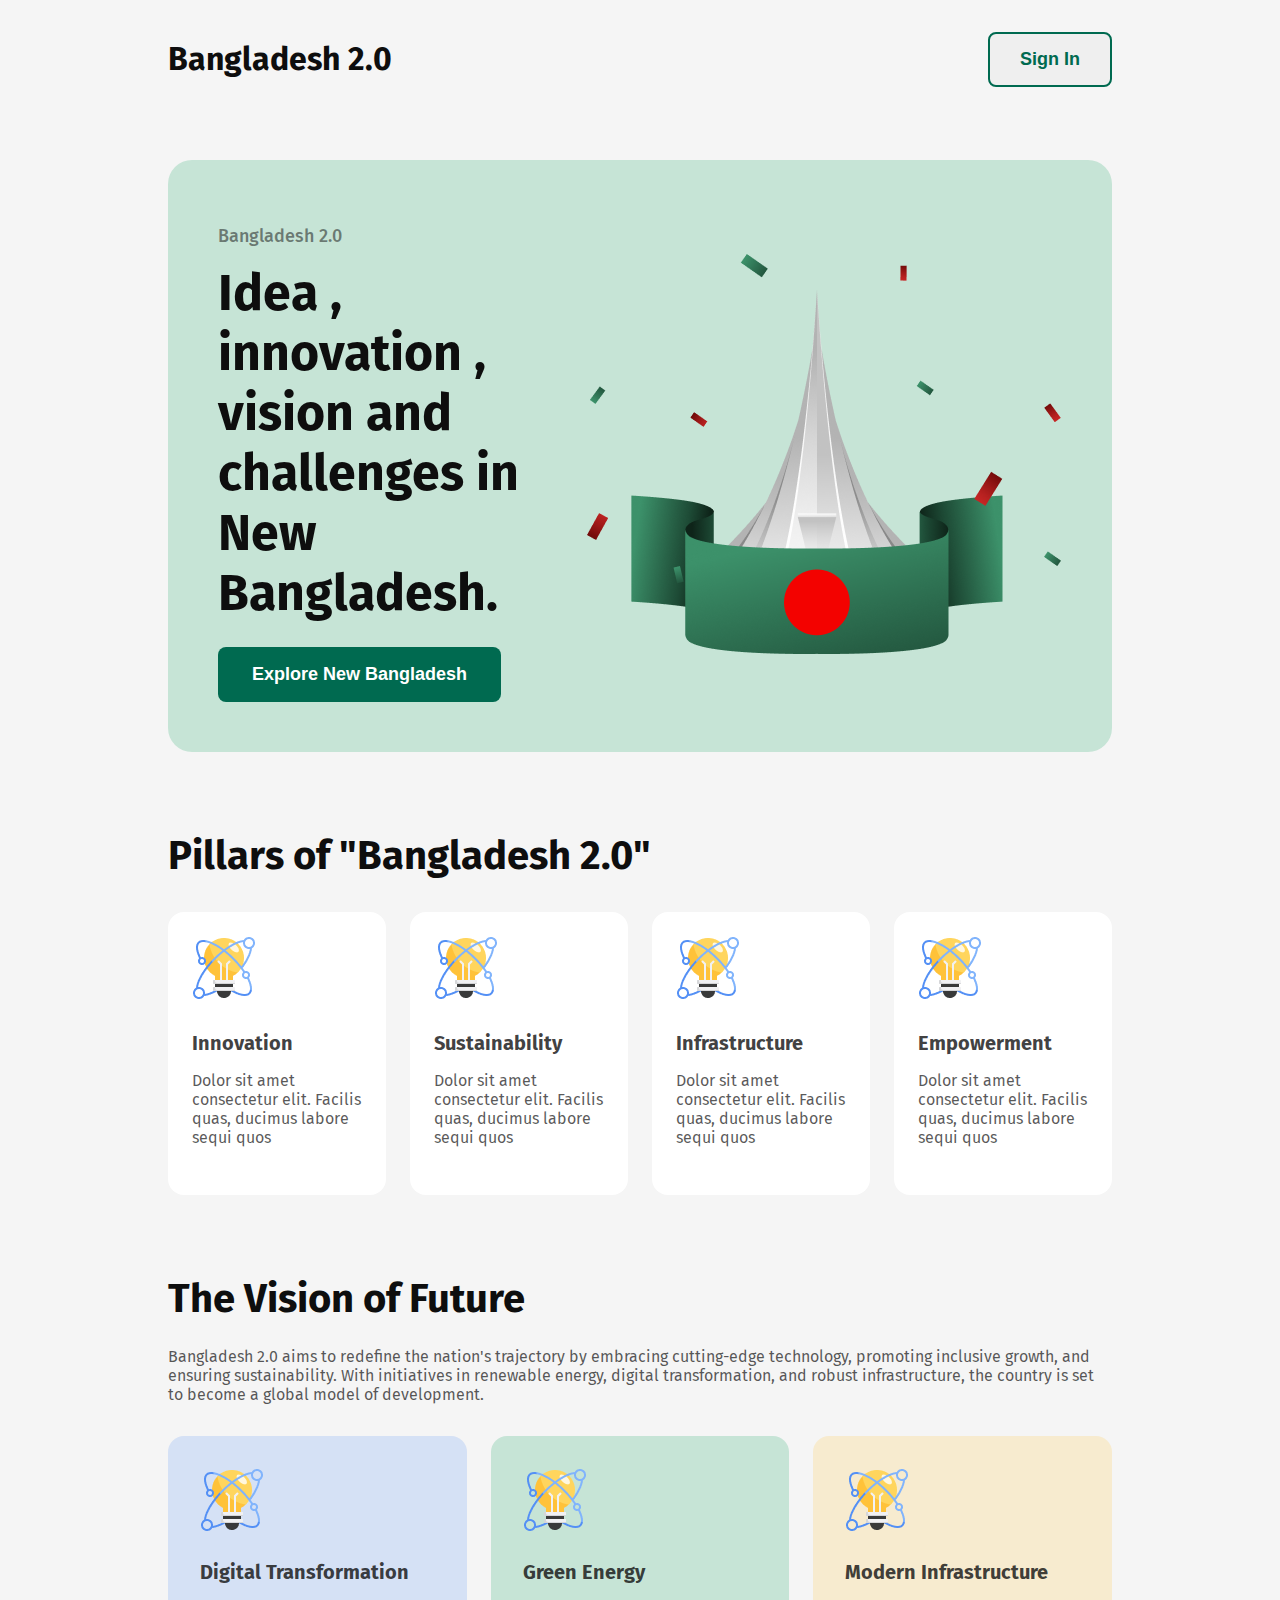
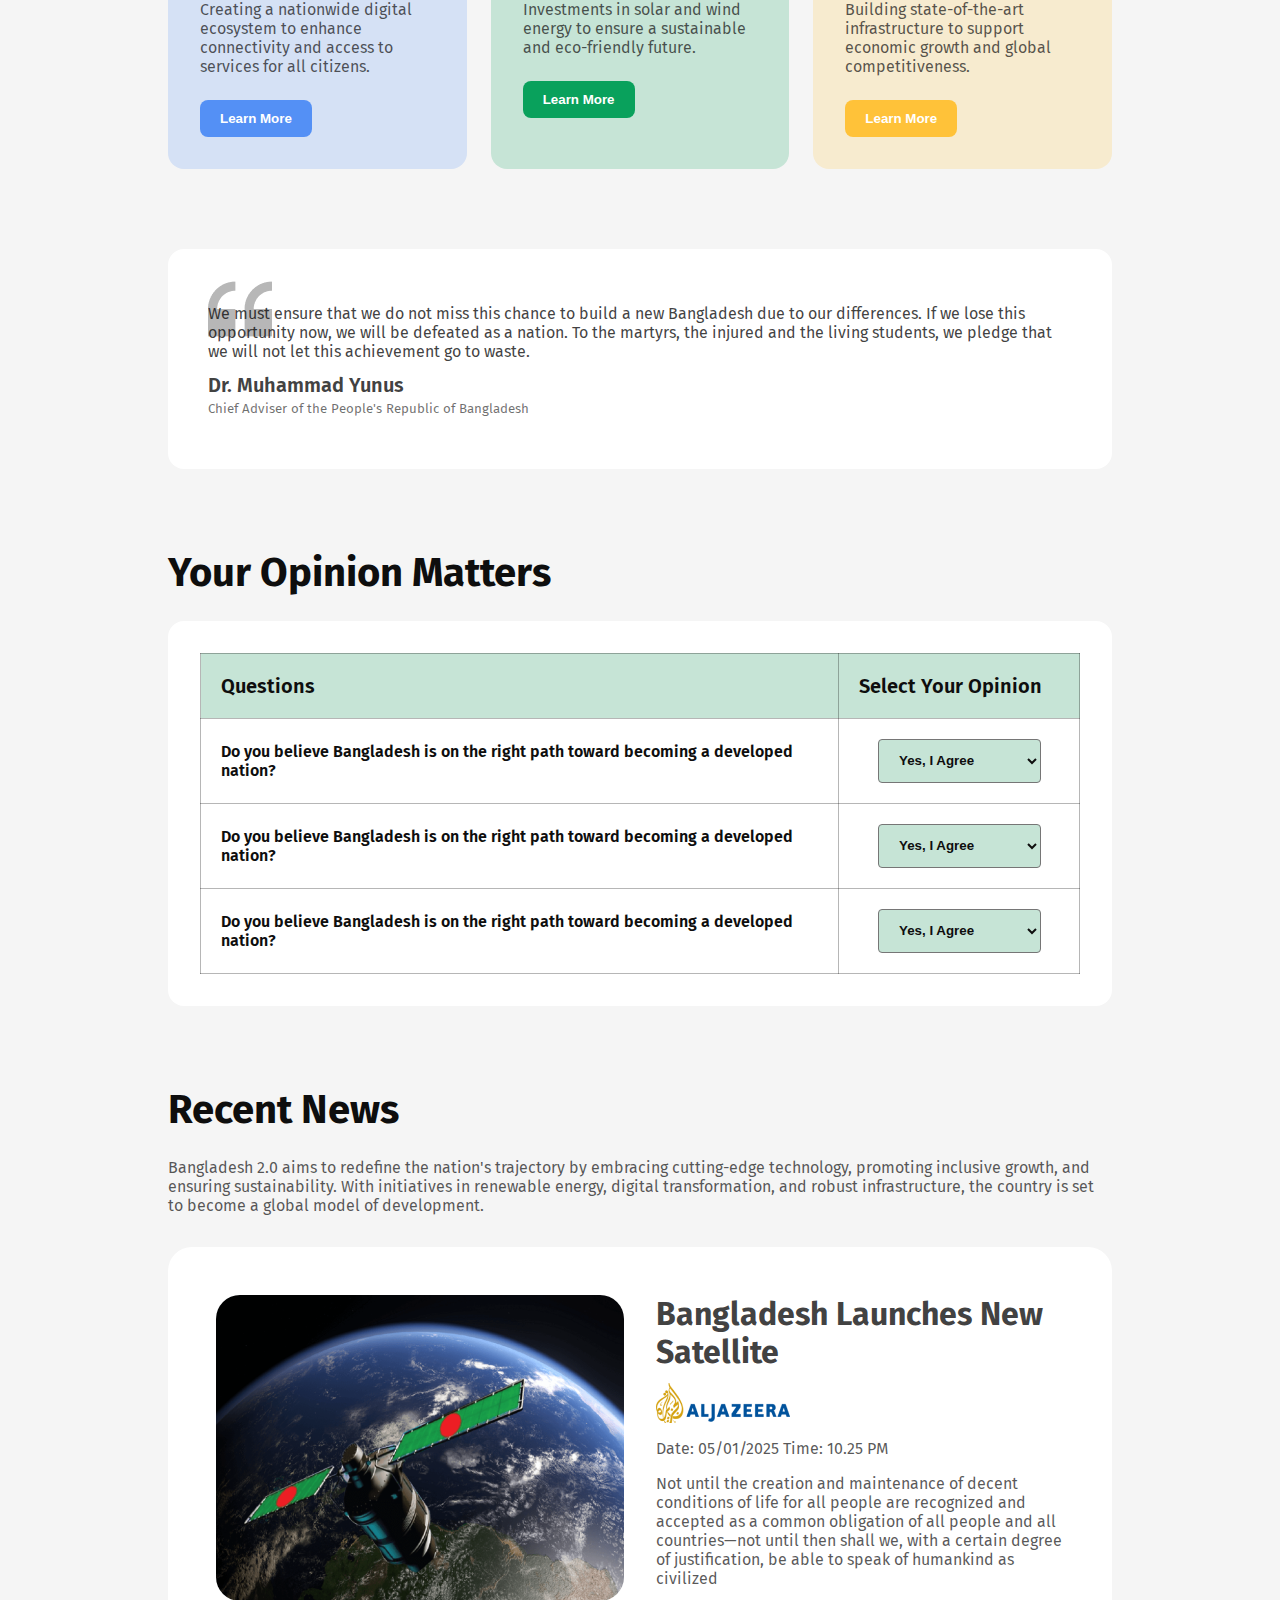
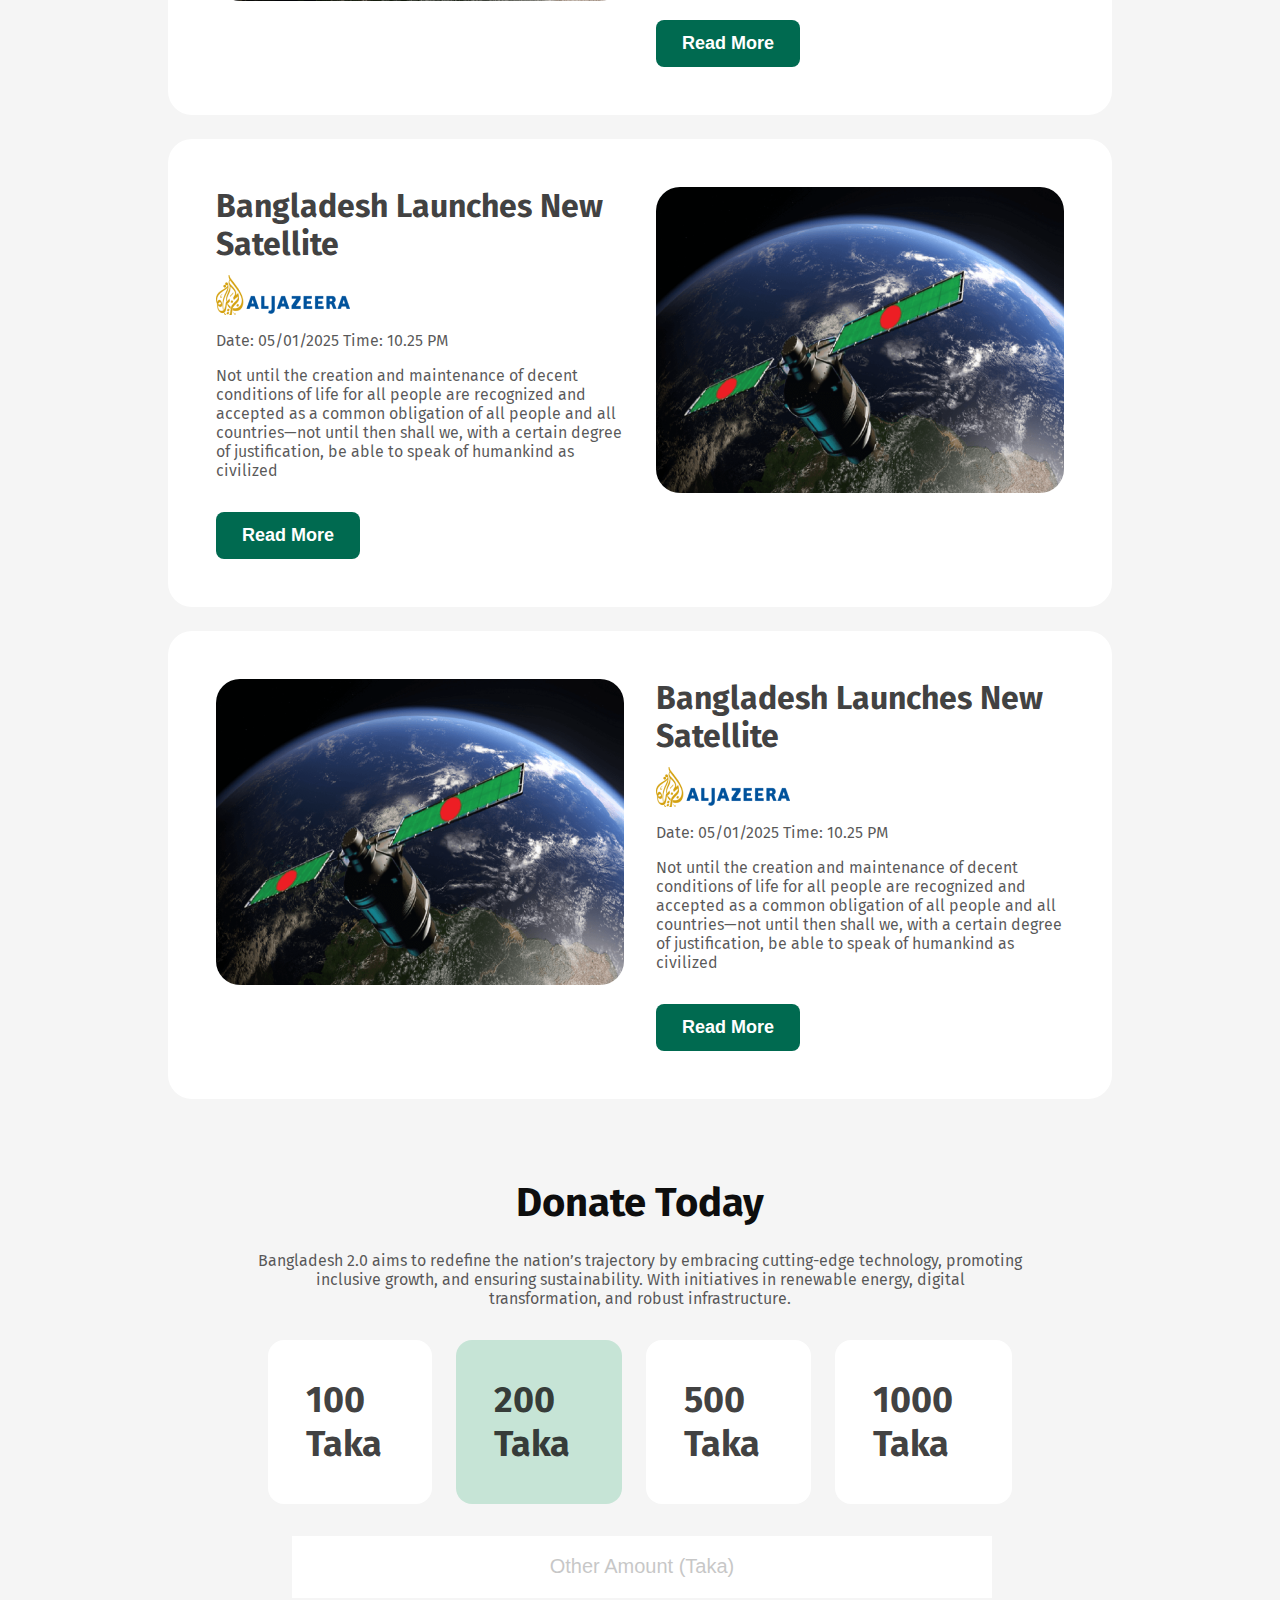
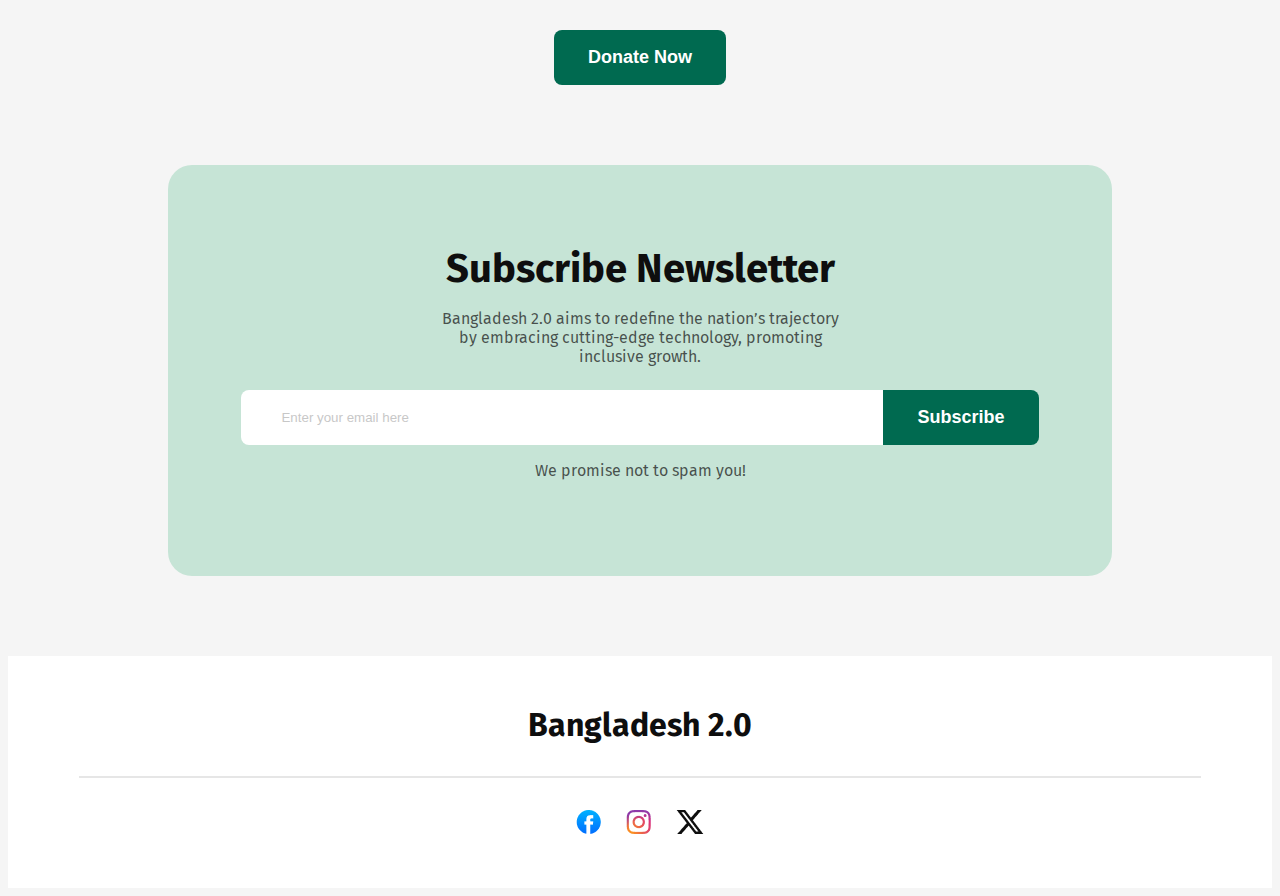
==== Responsive Bangladesh 2.0/index.html @ 3a50a472 "Module 2 partial" ====
<!DOCTYPE html>
<html lang="en">

<head>
    <meta charset="UTF-8">
    <meta name="viewport" content="width=device-width, initial-scale=1.0">
    <title>Bangladesh 2.0</title>
    <link rel="preconnect" href="https://fonts.googleapis.com">
    <link rel="preconnect" href="https://fonts.gstatic.com" crossorigin>
    <link
        href="https://fonts.googleapis.com/css2?family=Fira+Sans:ital,wght@0,100;0,200;0,300;0,400;0,500;0,600;0,700;0,800;0,900;1,100;1,200;1,300;1,400;1,500;1,600;1,700;1,800;1,900&display=swap"
        rel="stylesheet">
    <link rel="stylesheet" href="Styles/style.css">

</head>

<body class="fira_sans_normal">
    <header>
        <nav>
            <div>
                <a href="">
                    <h3 class="nav_title">Bangladesh 2.0</h3>
                </a>
            </div>
            <div><a href=""><button class="nav_btn">Sign In</button></a></div>
        </nav>
        <div class="banner">
            <div class="banner_text">
                <h2 class="banner_title">Bangladesh 2.0</h2>
                <h3 class="banner_subtitle">Idea , innovation ,
                    vision and challenges in New Bangladesh.</h3>
                <a href=""><button class="banner_btn hover_effect_btn">Explore New Bangladesh</button></a>
            </div>
            <div>
                <img src="assets/hero.png" alt="Image of Monument">
            </div>
        </div>
    </header>
    <main>
        <section class="pillars">
            <h2 class="pillars_title">Pillars of "Bangladesh 2.0"</h2>
            <div class="pillars_cards">
                <div class="pillars_card">
                    <div class="card_img"><img src="assets/card-icon.png" alt="Bulb Icon"></div>
                    <h4 class="card_title">Innovation</h4>
                    <p class="card_description">Dolor sit amet consectetur elit. Facilis quas, ducimus labore sequi quos
                    </p>
                </div>
                <div class="pillars_card">
                    <div class="card_img"><img src="assets/card-icon.png" alt="Bulb Icon"></div>
                    <h4 class="card_title">Sustainability</h4>
                    <p class="card_description">Dolor sit amet consectetur elit. Facilis quas, ducimus labore sequi quos
                    </p>
                </div>
                <div class="pillars_card">
                    <div class="card_img"><img src="assets/card-icon.png" alt="Bulb Icon"></div>
                    <h4 class="card_title">Infrastructure</h4>
                    <p class="card_description">Dolor sit amet consectetur elit. Facilis quas, ducimus labore sequi quos
                    </p>
                </div>
                <div class="pillars_card">
                    <div class="card_img"><img src="assets/card-icon.png" alt="Bulb Icon"></div>
                    <h4 class="card_title">Empowerment</h4>
                    <p class="card_description">Dolor sit amet consectetur elit. Facilis quas, ducimus labore sequi quos
                    </p>
                </div>
            </div>
        </section>
        <section class="vision">
            <h3 class="vision_title">The Vision of Future</h3>
            <p class="vision_description">Bangladesh 2.0 aims to redefine the nation's trajectory by embracing
                cutting-edge technology, promoting inclusive growth, and ensuring sustainability. With initiatives in
                renewable energy, digital transformation, and robust infrastructure, the country is set to become a
                global model of development.</p>
            <div class="vision_cards">
                <div class="vision_card_1">
                    <div><img src="assets/card-icon.png" alt="Image of Card Icon"></div>
                    <h4 class="vision_card_title">Digital Transformation</h4>
                    <p class="vision_card_description">Creating a nationwide digital ecosystem to enhance connectivity
                        and
                        access to services for all
                        citizens.</p>
                    <a href=""><button class="card_1_btn hover_effect_btn">Learn More</button></a>
                </div>
                <div class="vision_card_2">
                    <div><img src="assets/card-icon.png" alt="Image of Card Icon"></div>
                    <h4 class="vision_card_title">Green Energy</h4>
                    <p class="vision_card_description">Investments in solar and wind energy to ensure a sustainable and
                        eco-friendly future.</p>
                    <a href=""><button class="card_2_btn hover_effect_btn">Learn More</button></a>
                </div>
                <div class="vision_card_3">
                    <div><img src="assets/card-icon.png" alt="Image of Card Icon"></div>
                    <h4 class="vision_card_title">Modern Infrastructure</h4>
                    <p class="vision_card_description">Building state-of-the-art infrastructure to support economic
                        growth
                        and global competitiveness.</p>
                    <a href=""><button class="card_3_btn hover_effect_btn">Learn More</button></a>
                </div>
            </div>
        </section>
        <section class="quote">
            <blockquote class="quotation">
                We must ensure that we do not miss this chance to build a new Bangladesh due to our
                differences. If we lose this opportunity now, we will be defeated as a nation. To the martyrs, the
                injured and the living students, we pledge that we will not let this achievement go to waste.
                <footer>
                    <h4 class="quotation_teller">Dr. Muhammad Yunus</h4>
                    <h5 class="quotation_teller_role">Chief Adviser of the People's Republic of Bangladesh
                    </h5>
                </footer>
            </blockquote>
        </section>
        <section class="opinion">
            <h3 class="opinion_title">Your Opinion Matters</h3>
            <div class="opinion_table">
                <table>
                    <tr>
                        <th>Questions</th>
                        <th class="opinion_column">Select Your Opinion</th>
                    </tr>
                    <tr>
                        <td>Do you believe Bangladesh is on the right path toward becoming a developed nation?</td>
                        <td class="opinion_column">
                            <div>
                                <select>
                                    <option>Yes, I Agree</option>
                                    <option>No, I Don't Agree</option>
                                </select>
                            </div>
                        </td>
                    </tr>
                    <tr>
                        <td>Do you believe Bangladesh is on the right path toward becoming a developed nation?</td>
                        <td class="opinion_column">
                            <div>
                                <select>
                                    <option>Yes, I Agree</option>
                                    <option>No, I Don't Agree</option>
                                </select>
                            </div>
                        </td>
                    </tr>
                    <tr>
                        <td>Do you believe Bangladesh is on the right path toward becoming a developed nation?</td>
                        <td class="opinion_column">
                            <div>
                                <select>
                                    <option>Yes, I Agree</option>
                                    <option>No, I Don't Agree</option>
                                </select>
                            </div>
                        </td>
                    </tr>
                </table>
            </div>
        </section>
        <section class="recent_news">
            <h3 class="recent_news_title">Recent News</h3>
            <p class="recent_news_description">Bangladesh 2.0 aims to redefine the nation's trajectory by embracing
                cutting-edge technology, promoting
                inclusive growth, and ensuring sustainability. With initiatives in renewable energy, digital
                transformation, and robust infrastructure, the country is set to become a global model of development.
            </p>
            <div class="news">
                <div><img src="assets/satelite.png" alt="Image of Bangladeshi Satellite" class="satellite_img"></div>
                <div>
                    <h4 class="news_title">Bangladesh Launches New Satellite</h4>
                    <div><img src="assets/al-jazeera.png" alt="Al-Jazeera Logo"></div>
                    <p class="news_date_time">
                        Date: <time datetime="2025-01-05">05/01/2025</time> Time: <time>10.25 PM</time>
                    </p>
                    <p class="news_description">
                        Not until the creation and maintenance of decent conditions of life for all people are
                        recognized and accepted as a common obligation of all people and all countries—not until then
                        shall we,
                        with a certain degree of justification, be able to speak of humankind as civilized
                    </p>
                    <a href=""><button class="news_btn hover_effect_btn">Read More</button></a>
                </div>
            </div>
            <div class="news">
                <div>
                    <h4 class="news_title">Bangladesh Launches New Satellite</h4>
                    <div><img src="assets/al-jazeera.png" alt="Al-Jazeera Logo"></div>
                    <p class="news_date_time">
                        Date: <time datetime="2025-01-05">05/01/2025</time> Time: <time>10.25 PM</time>
                    </p>
                    <p class="news_description">
                        Not until the creation and maintenance of decent conditions of life for all people are
                        recognized and accepted as a common obligation of all people and all countries—not until then
                        shall we,
                        with a certain degree of justification, be able to speak of humankind as civilized
                    </p>
                    <a href=""><button class="news_btn hover_effect_btn">Read More</button></a>
                </div>
                <div><img src="assets/satelite.png" alt="Image of Bangladeshi Satellite" class="satellite_img"></div>
            </div>
            <div class="news">
                <div><img src="assets/satelite.png" alt="Image of Bangladeshi Satellite" class="satellite_img"></div>
                <div>
                    <h4 class="news_title">Bangladesh Launches New Satellite</h4>
                    <div><img src="assets/al-jazeera.png" alt="Al-Jazeera Logo"></div>
                    <p class="news_date_time">
                        Date: <time datetime="2025-01-05">05/01/2025</time> Time: <time>10.25 PM</time>
                    </p>
                    <p class="news_description">
                        Not until the creation and maintenance of decent conditions of life for all people are
                        recognized and accepted as a common obligation of all people and all countries—not until then
                        shall we,
                        with a certain degree of justification, be able to speak of humankind as civilized
                    </p>
                    <a href=""><button class="news_btn hover_effect_btn">Read More</button></a>
                </div>
            </div>
        </section>
        <section class="donation">
            <h3 class="donation_title">Donate Today</h3>
            <p class="donation_description">Bangladesh 2.0 aims to redefine the nation’s trajectory by embracing
                cutting-edge technology, promoting inclusive growth, and ensuring sustainability. With initiatives in
                renewable energy, digital transformation, and robust infrastructure.</p>
            <div class="donation_amounts">
                <div class="donation_amount hover_effect">100 Taka</div>
                <div class="donation_amount_colored hover_effect">200 Taka</div>
                <div class="donation_amount hover_effect">500 Taka</div>
                <div class="donation_amount hover_effect">1000 Taka</div>
            </div>
            <form>
                <div class="donation_form">
                    <input type="number" placeholder="Other Amount (Taka)" required>
                    <input type="submit" value="Donate Now">
                </div>
            </form>
        </section>
        <section class="newsletter">
            <div>
                <h2 class="newsletter_title">Subscribe Newsletter</h2>
                <p class="newsletter_description">Bangladesh 2.0 aims to redefine the nation’s trajectory by embracing
                    cutting-edge technology, promoting inclusive growth.</p>
                <form>
                    <div class="newsletter_form">
                        <div><input type="email" placeholder="Enter your email here" required></div>
                        <div><input type="submit" value="Subscribe"></div>
                    </div>
                </form>
                <p class="newsletter_promise">We promise not to spam you!</p>
            </div>
        </section>
    </main>
    <footer>
        <h3 class="footer_title">Bangladesh 2.0</h3>
        <hr>
        <div class="footer_img">
            <div><a href="https://www.facebook.com/"><img src="assets/facebook.png" alt="Facebook Logo"></a></div>
            <div><a href="https://www.instagram.com/"><img src="assets/instagram.png" alt="Instagram Logo"></a></div>
            <div><a href="https://twitter.com/"><img src="assets/x.png" alt="X logo"></a></div>
        </div>
    </footer>
</body>

</html>
---- Responsive Bangladesh 2.0/Styles/style.css ----
/* Font Style */
.fira_sans_normal {
    font-family: "Fira Sans", serif;
    font-optical-sizing: auto;
    font-style: normal;
    font-variation-settings:
        "wdth" 100;
}

/* Body Style */
body {
    background-color: #F5F5F5;
}

/* Banner Style */
.banner {
    display: flex;
    justify-content: center;
    align-items: center;
    gap: 64px;
    margin: 50px 160px 80px;
    background-color: #C6E4D6;
    padding: 50px;
    border-radius: 24px;
}

.banner_title {
    font-weight: 500;
    font-size: 18px;
    color: rgba(14, 14, 14, 0.50);
}

.banner_subtitle {
    font-weight: bold;
    color: #0E0E0E;
    font-size: 50px;
    margin-top: 16px;
    margin-bottom: 24px;
}

.banner_btn {
    font-weight: 600;
    font-size: 18px;
    background-color: #006A50;
    border: none;
    border-radius: 8px;
    padding: 17px 34px;
    color: #FFFFFF;
    transition: background-color 0.5s ease;
    cursor: pointer;
}

/* Vision Card Style */
.vision {
    margin: 80px 160px;
}

.vision_title {
    font-weight: bold;
    color: #0E0E0E;
    font-size: 40px;
    margin-bottom: 24px;
}

.vision_description {
    color: rgba(14, 14, 14, 0.70);
    margin-bottom: 32px;
}

.vision_cards {
    display: flex;
    gap: 24px;
}

.vision_card_1 {
    flex: 1;
    border-radius: 16px;
    background-color: rgba(84, 144, 245, 0.20);
    padding: 32px;
}

.vision_card_2 {
    flex: 1;
    border-radius: 16px;
    background-color: #C6E4D6;
    padding: 32px;
}

.vision_card_3 {
    flex: 1;
    border-radius: 16px;
    background-color: #F7EBCF;
    padding: 32px;
}

.vision_card_title {
    font-weight: bold;
    font-size: 20px;
    color: rgba(14, 14, 14, 0.80);
    margin-top: 24px;
    margin-bottom: 12px;
}

.vision_card_description {
    color: rgba(14, 14, 14, 0.70);
    margin-bottom: 24px;
}

.card_1_btn {
    background-color: #5490F5;
    border-radius: 8px;
    font-weight: 600;
    color: #FFFFFF;
    padding: 11px 20px;
    border: none;
    transition: background-color 0.5s ease;
    cursor: pointer;
}

.card_2_btn {
    background-color: #09A15C;
    border-radius: 8px;
    font-weight: 600;
    color: #FFFFFF;
    padding: 11px 20px;
    border: none;
    transition: background-color 0.5s ease;
    cursor: pointer;
}

.card_3_btn {
    background-color: #FFC239;
    border-radius: 8px;
    font-weight: 600;
    color: #FFFFFF;
    padding: 11px 20px;
    border: none;
    transition: background-color 0.5s ease;
    cursor: pointer;
}

/* Recent News Style */
.recent_news {
    margin: 80px 160px;
}

.recent_news_title {
    font-weight: bold;
    font-size: 40px;
    color: #0E0E0E;
    margin-bottom: 24px;
}

.recent_news_description {
    color: rgba(14, 14, 14, 0.70);
    margin-bottom: 32px;
}

.news {
    display: flex;
    border-radius: 24px;
    background-color: #FFFFFF;
    margin-bottom: 24px;
    gap: 32px;
    padding: 48px;
}

.news_title {
    font-weight: bold;
    font-size: 32px;
    color: rgba(14, 14, 14, 0.80);
    margin-bottom: 12px;
    margin-top: 0px;
}

.news_date_time {
    color: rgba(14, 14, 14, 0.70);
    margin-top: 12px;
}

.news_description {
    color: rgba(14, 14, 14, 0.70);
    margin-top: 12px;
    margin-bottom: 32px;
}

.news_btn {
    font-weight: 600;
    font-size: 18px;
    color: #FFFFFF;
    padding: 13px 26px;
    border-radius: 8px;
    background-color: #006A50;
    border: none;
    transition: background-color 0.5s ease;
    cursor: pointer;
}

.satellite_img {
    border-radius: 24px;
}

/* Donate Now Style */
.donation {
    margin: 80px 160px;
}

.donation_title {
    font-weight: bold;
    font-size: 40px;
    color: #0E0E0E;
    text-align: center;
    margin-bottom: 24px;
}

.donation_description {
    color: rgba(14, 14, 14, 0.70);
    text-align: center;
    margin: 0 90px 32px;
}

.donation_amounts {
    display: flex;
    gap: 24px;
    margin: 0 100px;
    justify-content: center;
    margin-bottom: 32px;
}

.donation_amount {
    border-radius: 16px;
    padding: 38px;
    background-color: #FFFFFF;
    font-size: 36px;
    font-weight: bold;
    color: rgba(14, 14, 14, 0.80);
    transition: background-color 0.5s ease;
    cursor: pointer;
}

.donation_amount_colored {
    border-radius: 16px;
    padding: 38px;
    background-color: #C6E4D6;
    font-size: 36px;
    font-weight: bold;
    color: rgba(14, 14, 14, 0.80);
    transition: background-color 0.5s ease;
    cursor: pointer;
}

/* Hover Effect Style */
.hover_effect:hover {
    background-color: #b3e6ff;
}

.hover_effect_btn:hover {
    background-color: #004080;
}

.donation input[type="number"] {
    display: block;
    width: 100%;
    height: 60px;
    border: none;
    margin-bottom: 32px;
    text-align: center;
    font-size: 20px;
}

::placeholder {
    opacity: 0.4;
}

input[type=number]::-webkit-inner-spin-button,
input[type=number]::-webkit-outer-spin-button {
    -webkit-appearance: none;
    margin: 0;
}

.donation_form {
    margin: 0 124px;
    text-align: center;
}

.donation input[type="submit"] {
    font-weight: 600;
    font-size: 18px;
    color: #FFFFFF;
    background-color: #006A50;
    border-radius: 8px;
    border: none;
    padding: 17px 34px;
    transition: background-color 0.5s ease;
    cursor: pointer;
}

.donation input[type="submit"]:hover {
    background-color: #004080;
}

/* Newsletter Style */
.newsletter {
    margin: 80px 160px;
    border-radius: 24px;
    background-color: #C6E4D6;
    padding: 80px 265px;
}

.newsletter_title {
    font-weight: bold;
    font-size: 40px;
    color: #0E0E0E;
    text-align: center;
    margin-top: 0;
    margin-bottom: 16px;
}

.newsletter_description {
    color: rgba(14, 14, 14, 0.70);
    text-align: center;
    margin-bottom: 24px;
}

.newsletter_promise {
    color: rgba(14, 14, 14, 0.70);
    text-align: center;
}

.newsletter_form {
    display: flex;
    justify-content: center;
}

.newsletter input[type="email"] {
    width: 600px;
    height: 53px;
    border: none;
    border-radius: 8px 0 0 8px;
    padding-left: 40px;
}

.newsletter input[type="submit"] {
    font-weight: 600;
    font-size: 18px;
    color: #FFFFFF;
    background-color: #006A50;
    border-radius: 0 8px 8px 0;
    border: none;
    padding: 17px 34px;
    transition: background-color 0.5s ease;
    cursor: pointer;
}

.newsletter input[type="submit"]:hover {
    background-color: #004080;
}

/* Quote Styles */
.quote {
    margin: 80px 160px;
    background-color: #FFFFFF;
    border-radius: 16px;
}

.quotation {
    padding-top: 55px;
    padding-bottom: 30px;
    color: rgba(14, 14, 14, 0.80);
    background-image: url("../assets/quote-bg.png");
    background-repeat: no-repeat;
    background-position: 0 28px;
}

.quotation_teller {
    font-weight: 600;
    font-size: 20px;
    color: rgba(14, 14, 14, 0.80);
    margin-top: 12px;
    margin-bottom: 4px;
}

.quotation_teller_role {
    color: rgba(14, 14, 14, 0.60);
    font-weight: 400;
    margin-top: 0;
}

/* Navigation Style */
nav {
    display: flex;
    margin: 0 160px;
    justify-content: space-between;
    align-items: center;
}

nav a {
    text-decoration: none;
}

.nav_title {
    font-weight: bold;
    font-size: 32px;
    color: #0E0E0E;
}

.nav_btn {
    font-weight: 600;
    font-size: 18px;
    color: #006A50;
    padding: 15px 30px;
    border-radius: 8px;
    border: 2px solid #006A50;
    transition: background-color 0.5s ease;
    cursor: pointer;
}

.nav_btn:hover {
    background-color: #004080;
    color: #FFFFFF;
}

/* Pillars Card Style */
.pillars {
    margin: 80px 160px;
}

.pillars_title {
    font-weight: bold;
    font-size: 40px;
    color: #0E0E0E;
    margin-bottom: 32px;
}

.pillars_cards {
    display: flex;
    gap: 24px;
}

.pillars_card {
    border-radius: 16px;
    background-color: #FFFFFF;
    padding: 24px;
    flex: 1;
    transition: background-color 0.5s ease;
}

.pillars_card:hover {
    background-color: #C6E4D6;
}

.card_img {
    margin-bottom: 24px;
}

.card_title {
    font-weight: bold;
    font-size: 20px;
    color: rgba(14, 14, 14, 0.80);
    margin-bottom: 12px;
}

.card_description {
    color: rgba(14, 14, 14, 0.70);
    margin-bottom: 24px;
}

/* Opinion Style */
.opinion {
    margin: 80px 160px;
}

.opinion_title {
    font-weight: bold;
    font-size: 40px;
    color: #0E0E0E;
    margin-bottom: 24px;
}

.opinion_table {
    border-radius: 16px;
    background-color: #FFFFFF;
    padding: 32px;
}

.opinion table,
th,
td {
    border: 1px solid rgba(14, 14, 14, 0.30);
    border-collapse: collapse;
}

.opinion table {
    width: 100%;
}

.opinion th,
td {
    padding: 20px;
    text-align: left;
}

.opinion table th {
    font-weight: 600;
    font-size: 20px;
    background-color: #C6E4D6;
    color: #0E0E0E;
}

.opinion table td {
    font-weight: 600;
    color: #0E0E0E;
}

.opinion select {
    font-weight: 600;
    color: #0E0E0E;
    background-color: #C6E4D6;
    border-radius: 4px;
    padding: 12.5px 16.5px;
}

.opinion select option {
    font-weight: 600;
}

.opinion_column {
    width: 200px;
    text-align: center;
}

/* Footer Style */
footer {
    background-color: #FFFFFF;
}

.footer_title {
    text-align: center;
    font-weight: bold;
    font-size: 32px;
    color: #0E0E0E;
    padding-top: 50px;
    margin-bottom: 32px;
}

footer hr {
    width: 1120px;
    border: 1px solid rgba(14, 14, 14, 0.10);
}

.footer_img {
    display: flex;
    justify-content: center;
    gap: 25px;
    margin-top: 32px;
    padding-bottom: 50px;
}
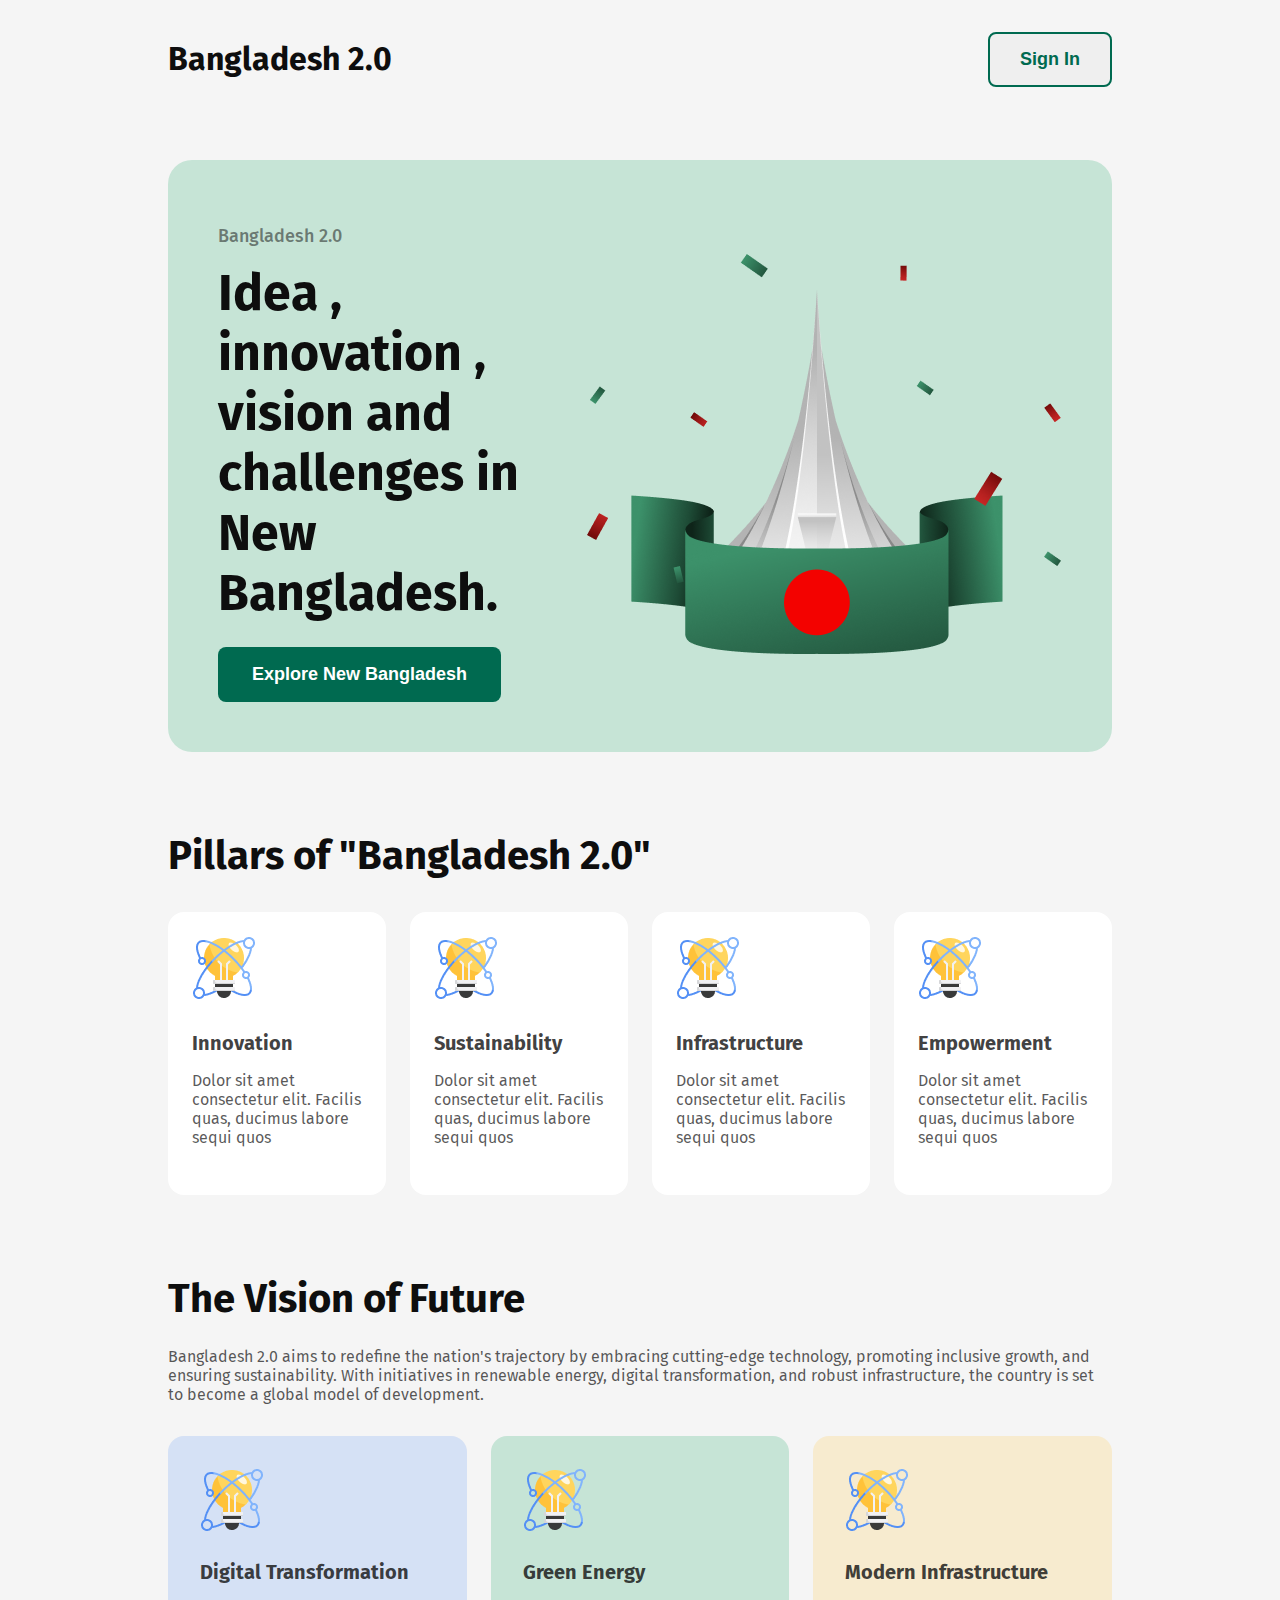
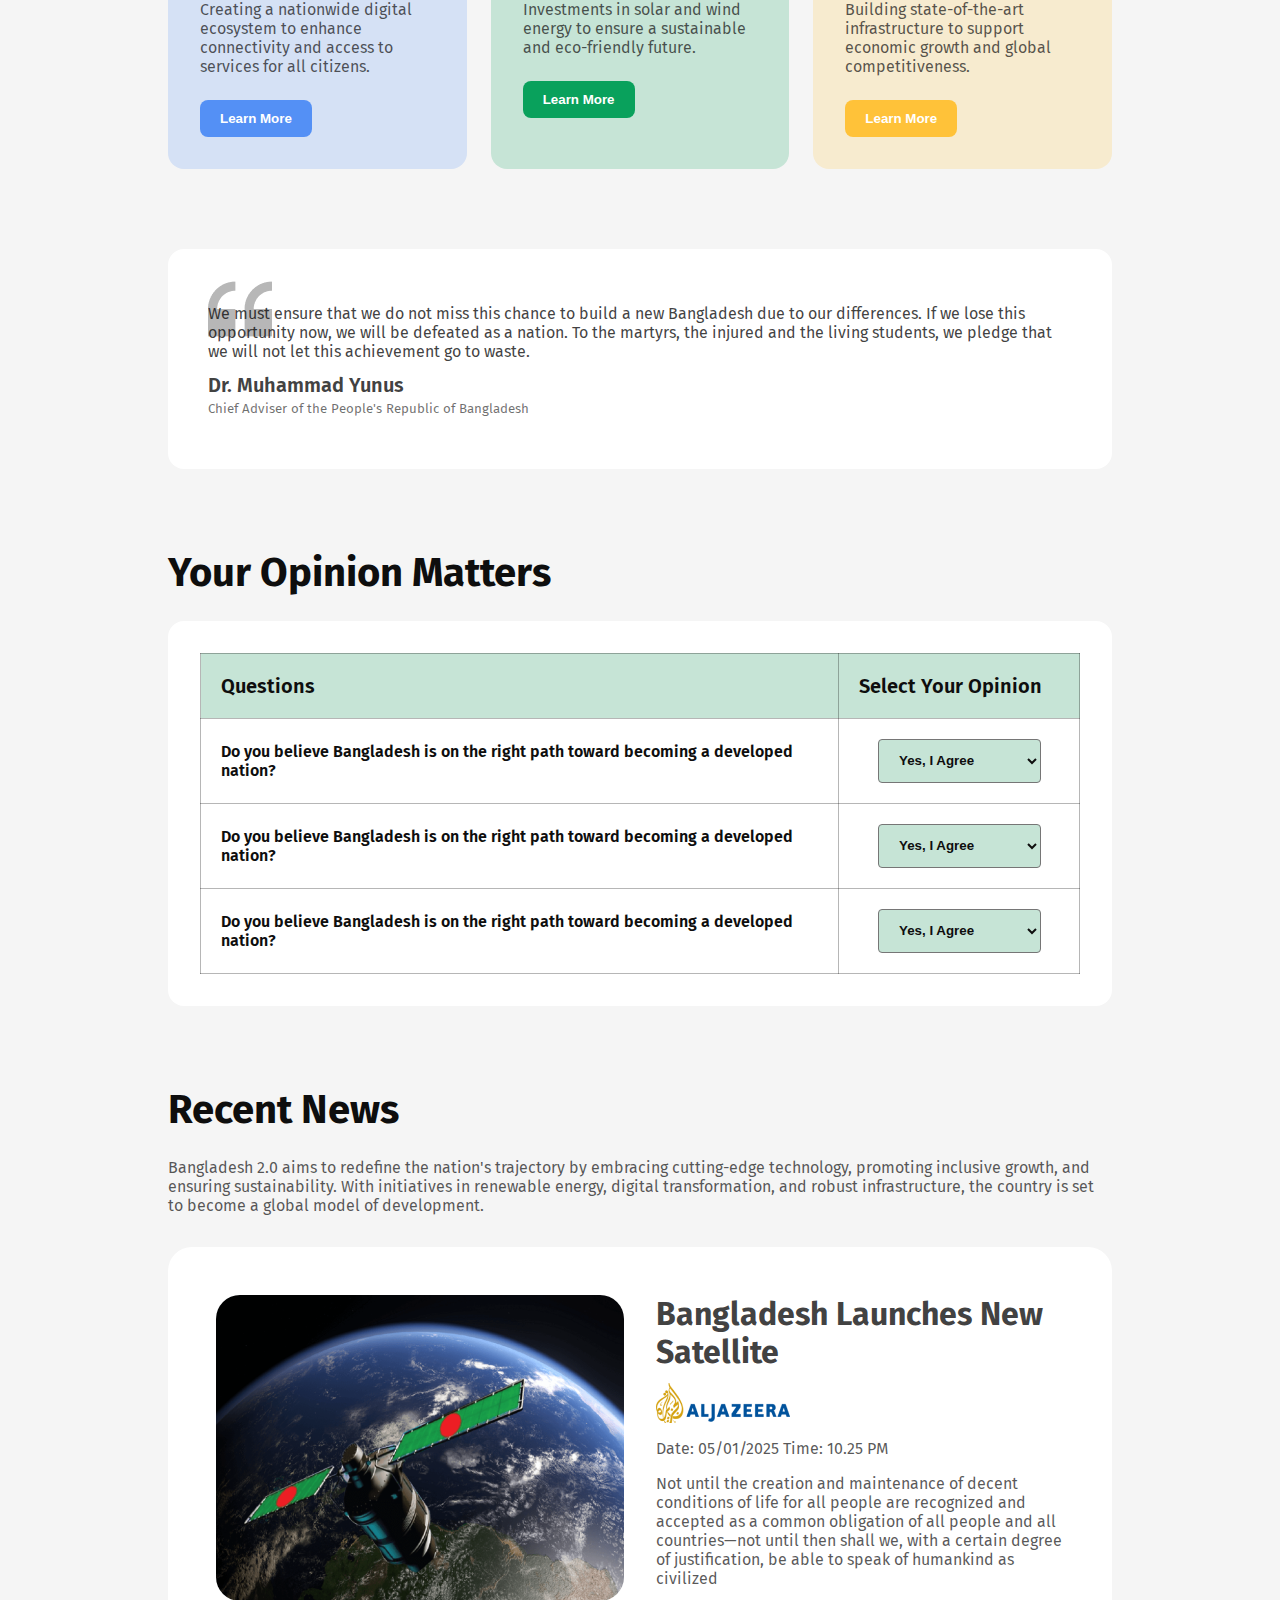
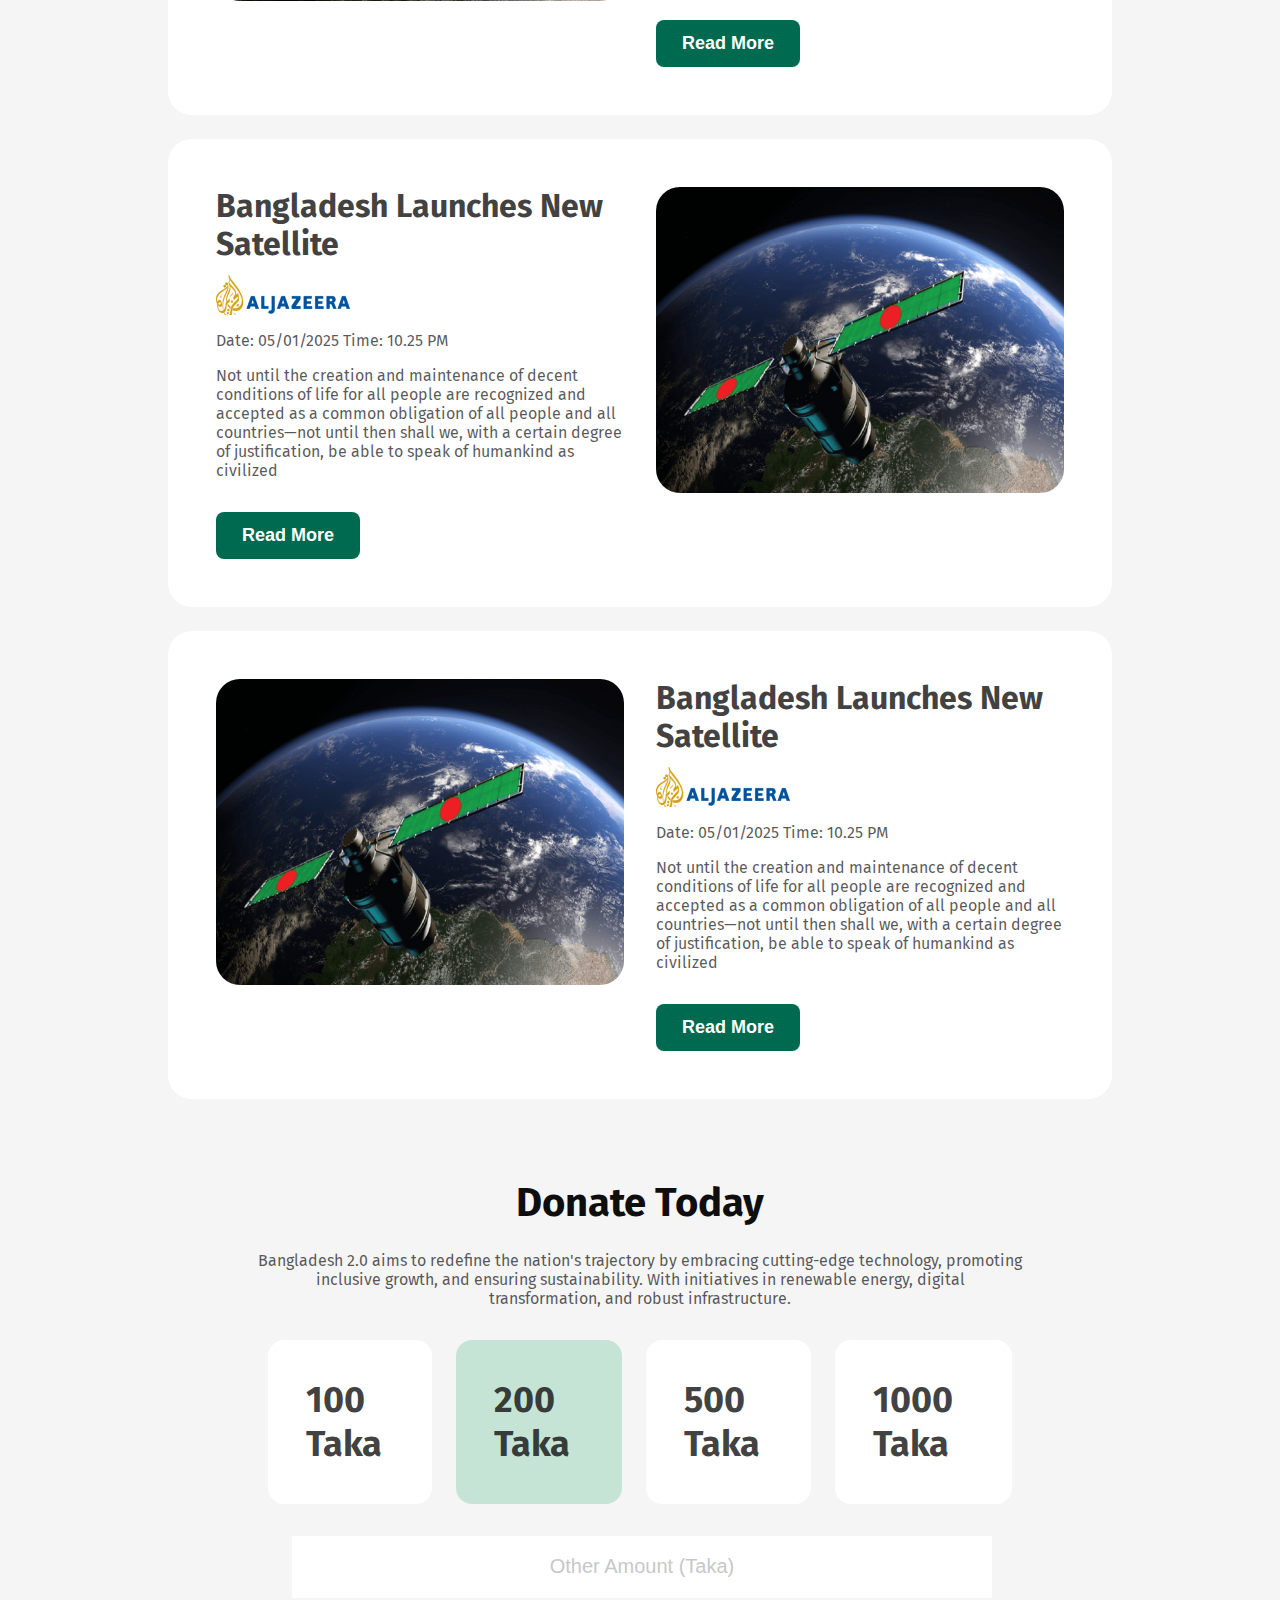
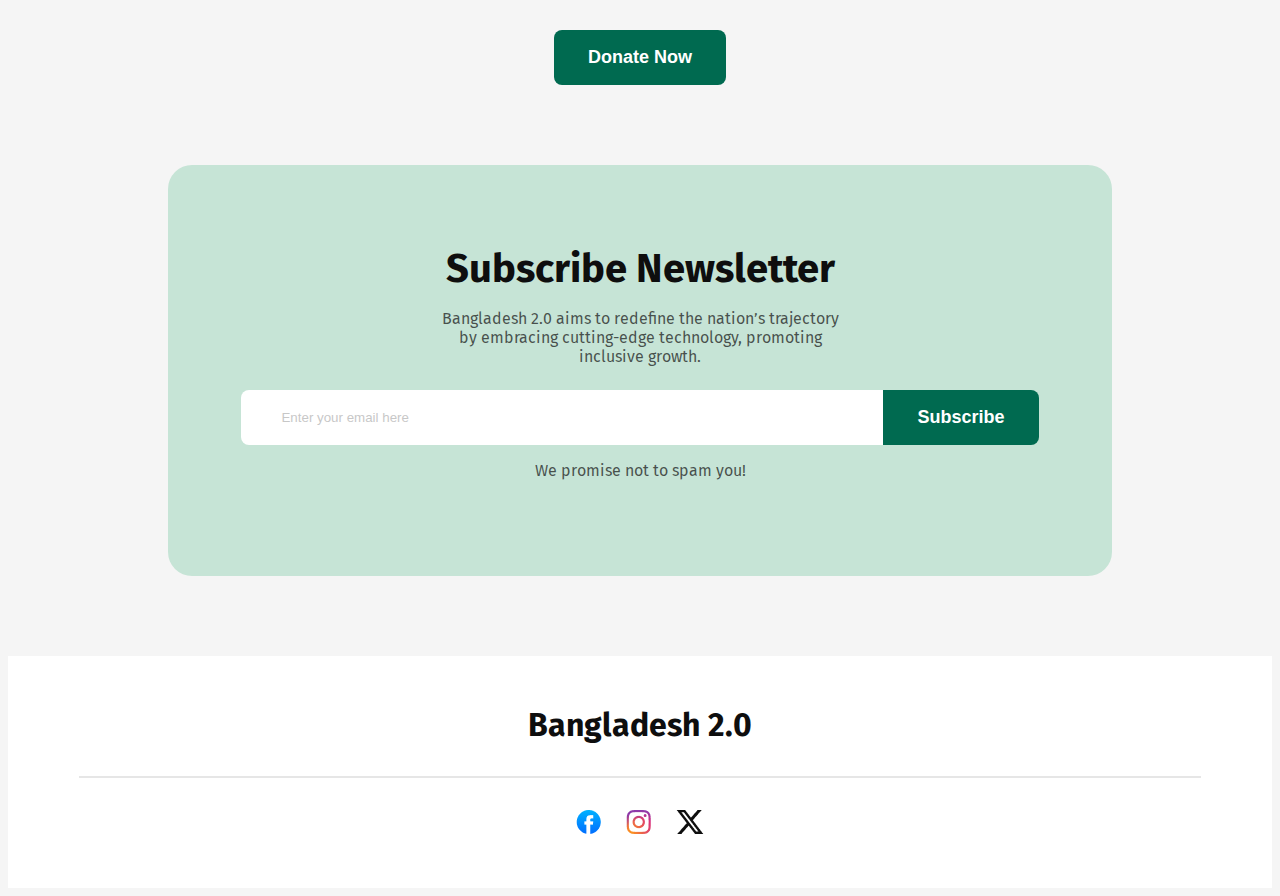
==== commit 0d8d02e1: "Responsive Bangladesh 2.0 Completed" ====
--- a/Responsive Bangladesh 2.0/index.html
+++ b/Responsive Bangladesh 2.0/index.html
@@ -32,7 +32,7 @@
                 <a href=""><button class="banner_btn hover_effect_btn">Explore New Bangladesh</button></a>
             </div>
             <div>
-                <img src="assets/hero.png" alt="Image of Monument">
+                <img src="assets/hero.png" alt="Image of Monument" class="banner_img">
             </div>
         </div>
     </header>
@@ -216,7 +216,7 @@
         </section>
         <section class="donation">
             <h3 class="donation_title">Donate Today</h3>
-            <p class="donation_description">Bangladesh 2.0 aims to redefine the nation’s trajectory by embracing
+            <p class="donation_description">Bangladesh 2.0 aims to redefine the nation's trajectory by embracing
                 cutting-edge technology, promoting inclusive growth, and ensuring sustainability. With initiatives in
                 renewable energy, digital transformation, and robust infrastructure.</p>
             <div class="donation_amounts">
--- a/Responsive Bangladesh 2.0/Styles/style.css
+++ b/Responsive Bangladesh 2.0/Styles/style.css
@@ -554,4 +554,282 @@
     gap: 25px;
     margin-top: 32px;
     padding-bottom: 50px;
+}
+
+.hide {
+    display: none;
+}
+
+@media screen and (max-width:576px) {
+
+    /* Navigation Styles */
+    nav {
+        margin: 0 15px;
+    }
+
+    .nav_title {
+        font-size: 30px;
+    }
+
+    .nav_btn {
+        padding: 10px 20px;
+    }
+
+    /* Banner Styles */
+    .banner {
+        flex-direction: column-reverse;
+        gap: 30px;
+        margin: 20px 15px 30px;
+        padding: 30px 15px;
+        border-radius: 15px;
+    }
+
+    .banner_img {
+        width: 100%;
+    }
+
+    .banner_subtitle {
+        font-size: 35px;
+        margin-top: 16px;
+        margin-bottom: 24px;
+    }
+
+    .banner_btn {
+        font-size: 18px;
+        border-radius: 6px;
+        padding: 15px 30px;
+    }
+
+    /* Pillars Card Style */
+    .pillars {
+        margin: 35px 15px;
+    }
+
+    .pillars_title {
+        font-size: 35px;
+        margin-bottom: 30px;
+    }
+
+    .pillars_cards {
+        gap: 20px;
+        flex-direction: column;
+    }
+
+    .pillars_card {
+        border-radius: 12px;
+    }
+
+    /* Vision Card Style */
+    .vision {
+        margin: 0px 15px;
+    }
+
+    .vision_title {
+        font-size: 35px;
+    }
+
+    .vision_cards {
+        flex-direction: column;
+        gap: 20px;
+    }
+
+    .vision_card_1 {
+        border-radius: 12px;
+    }
+
+    .vision_card_2 {
+        border-radius: 12px;
+    }
+
+    .vision_card_3 {
+        border-radius: 12px;
+    }
+
+    /* Quote Styles */
+    .quote {
+        margin: 35px 15px;
+        border-radius: 12px;
+    }
+
+    .quotation {
+        padding-top: 50px;
+        padding-bottom: 25px;
+        background-position: 0 22px;
+    }
+
+    /* Opinion Style */
+    .opinion {
+        margin: 0px 15px;
+    }
+
+    .opinion_title {
+        font-size: 35px;
+    }
+
+    .opinion_table {
+        border-radius: 12px;
+        padding: 15px;
+    }
+
+    .opinion th,
+    td {
+        padding: 12px;
+    }
+
+    .opinion table th {
+        font-size: 18px;
+    }
+
+    .opinion table td {
+        font-size: 13px;
+    }
+
+
+    .opinion select {
+        border-radius: 4px;
+        padding: 10px 12px;
+    }
+
+    .opinion_column {
+        width: 80px;
+        text-align: center;
+    }
+
+    .opinion_column select {
+        width: 130px;
+    }
+
+    /* Recent News Style */
+    .recent_news {
+        margin: 35px 15px;
+    }
+
+    .recent_news_title {
+        font-size: 35px;
+        margin-bottom: 20px;
+    }
+
+    .recent_news_description {
+        margin-bottom: 30px;
+    }
+
+    .news {
+        flex-direction: column;
+        border-radius: 15px;
+        margin-bottom: 20px;
+        gap: 25px;
+        padding: 15px;
+    }
+
+    .news_title {
+        font-size: 30px;
+    }
+
+    .satellite_img {
+        border-radius: 12px;
+        width: 100%;
+    }
+
+    /* Donate Now Style */
+    .donation {
+        margin: 0px 15px;
+    }
+
+    .donation_title {
+        font-size: 35px;
+        margin-bottom: 20px;
+    }
+
+    .donation_description {
+        margin: 0 15px 20px;
+        text-align: justify;
+    }
+
+    .donation_amounts {
+        flex-direction: column;
+        gap: 20px;
+        margin: 0 50px;
+        margin-bottom: 30px;
+    }
+
+    .donation_amount {
+        border-radius: 12px;
+        font-size: 34px;
+        text-align: center;
+    }
+
+    .donation_amount_colored {
+        border-radius: 12px;
+        font-size: 34px;
+        text-align: center;
+    }
+
+    .donation input[type="number"] {
+        display: block;
+        width: 100%;
+        height: 50px;
+        margin-bottom: 30px;
+        font-size: 18px;
+    }
+
+    .donation_form {
+        margin: 0 50px;
+        text-align: center;
+    }
+
+    .donation input[type="submit"] {
+        border-radius: 6px;
+        padding: 14px 28px;
+    }
+
+    /* Newsletter Style */
+    .newsletter {
+        margin: 35px 15px;
+        border-radius: 15px;
+        padding: 25px 10px;
+    }
+
+    .newsletter_title {
+        font-size: 35px;
+    }
+
+    .newsletter_description {
+        text-align: center;
+        margin-bottom: 22px;
+    }
+
+    .newsletter_form {
+        display: flex;
+        justify-content: center;
+    }
+
+    .newsletter input[type="email"] {
+        width: auto;
+        height: 43px;
+        border: none;
+        border-radius: 6px 0 0 6px;
+        padding-left: 40px;
+    }
+
+    .newsletter input[type="submit"] {
+        font-size: 18px;
+        border-radius: 0 6px 6px 0;
+        padding: 12px 24px;
+    }
+
+    /* Footer Style */
+    .footer_title {
+        font-size: 30px;
+        padding-top: 30px;
+        margin-bottom: 25px;
+    }
+
+    footer hr {
+        width: calc(100% - 60px);
+    }
+
+    .footer_img {
+        margin-top: 25px;
+        padding-bottom: 30px;
+    }
 }